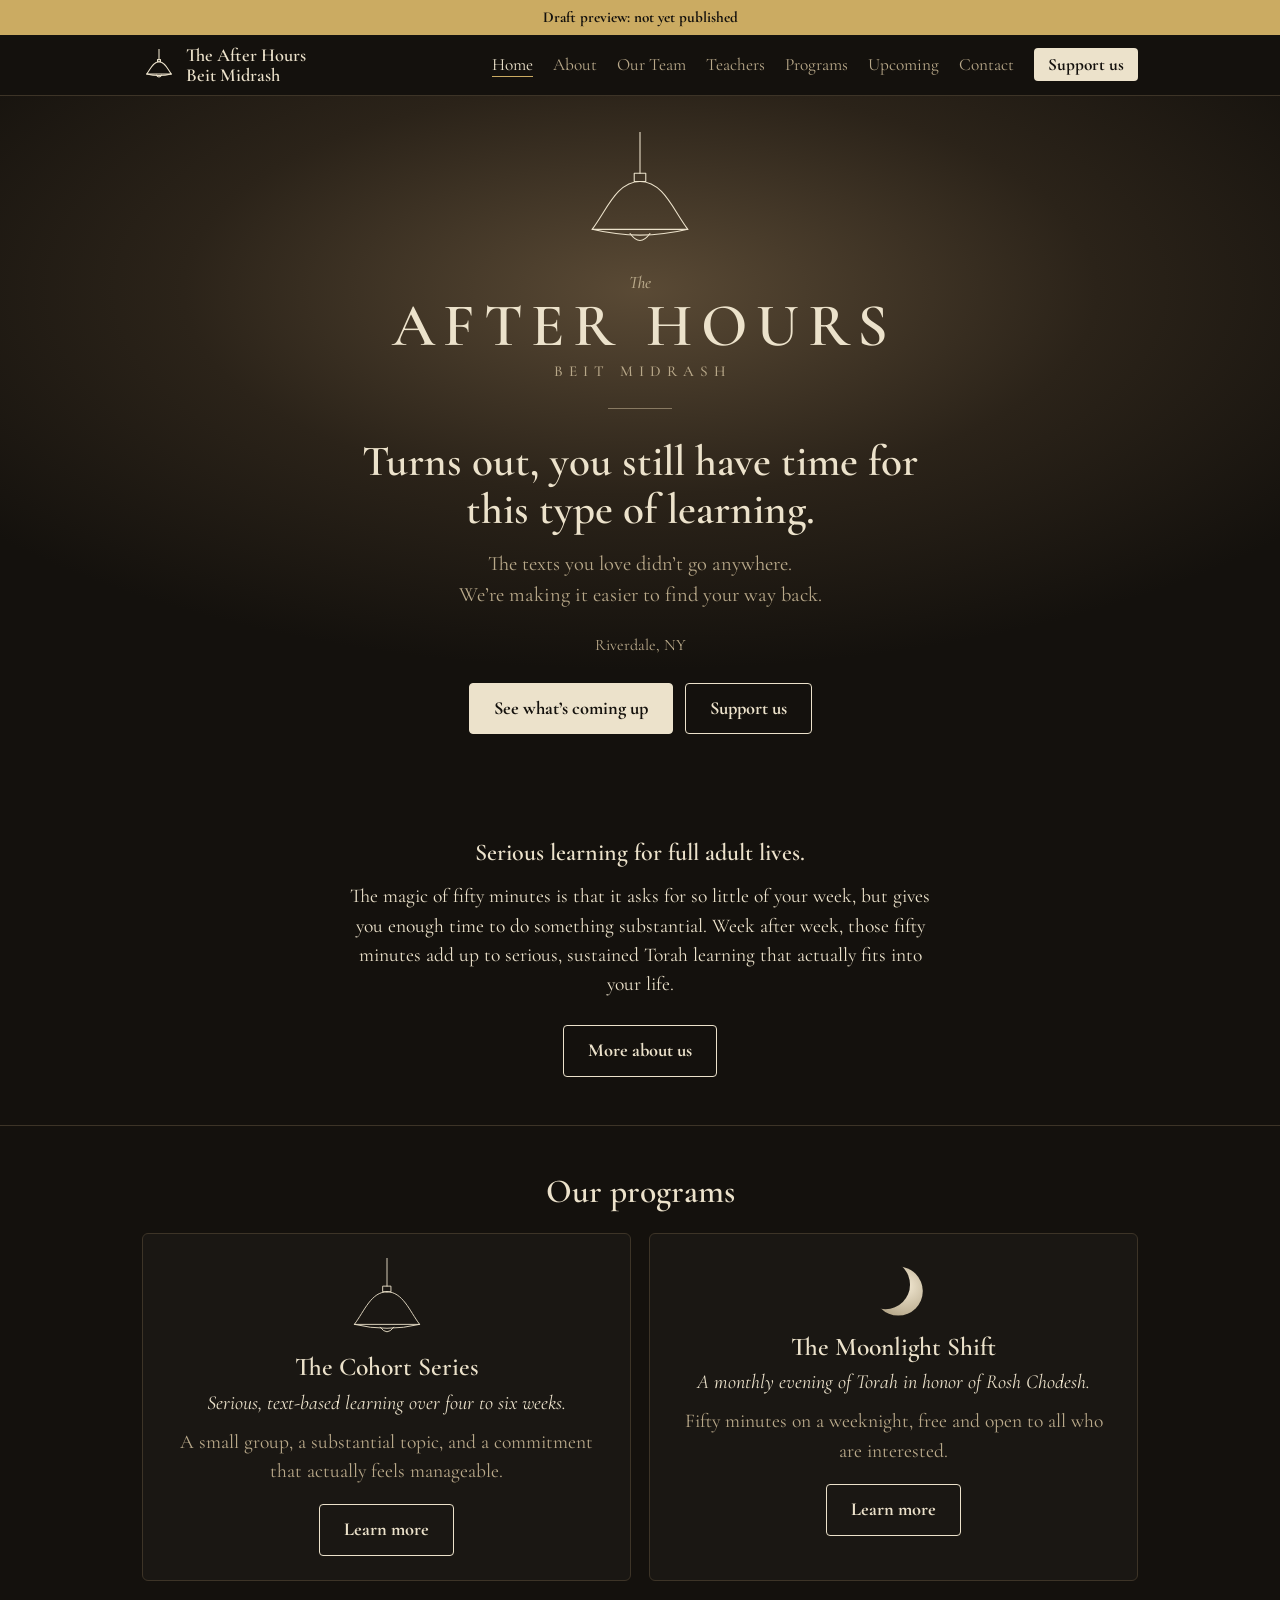
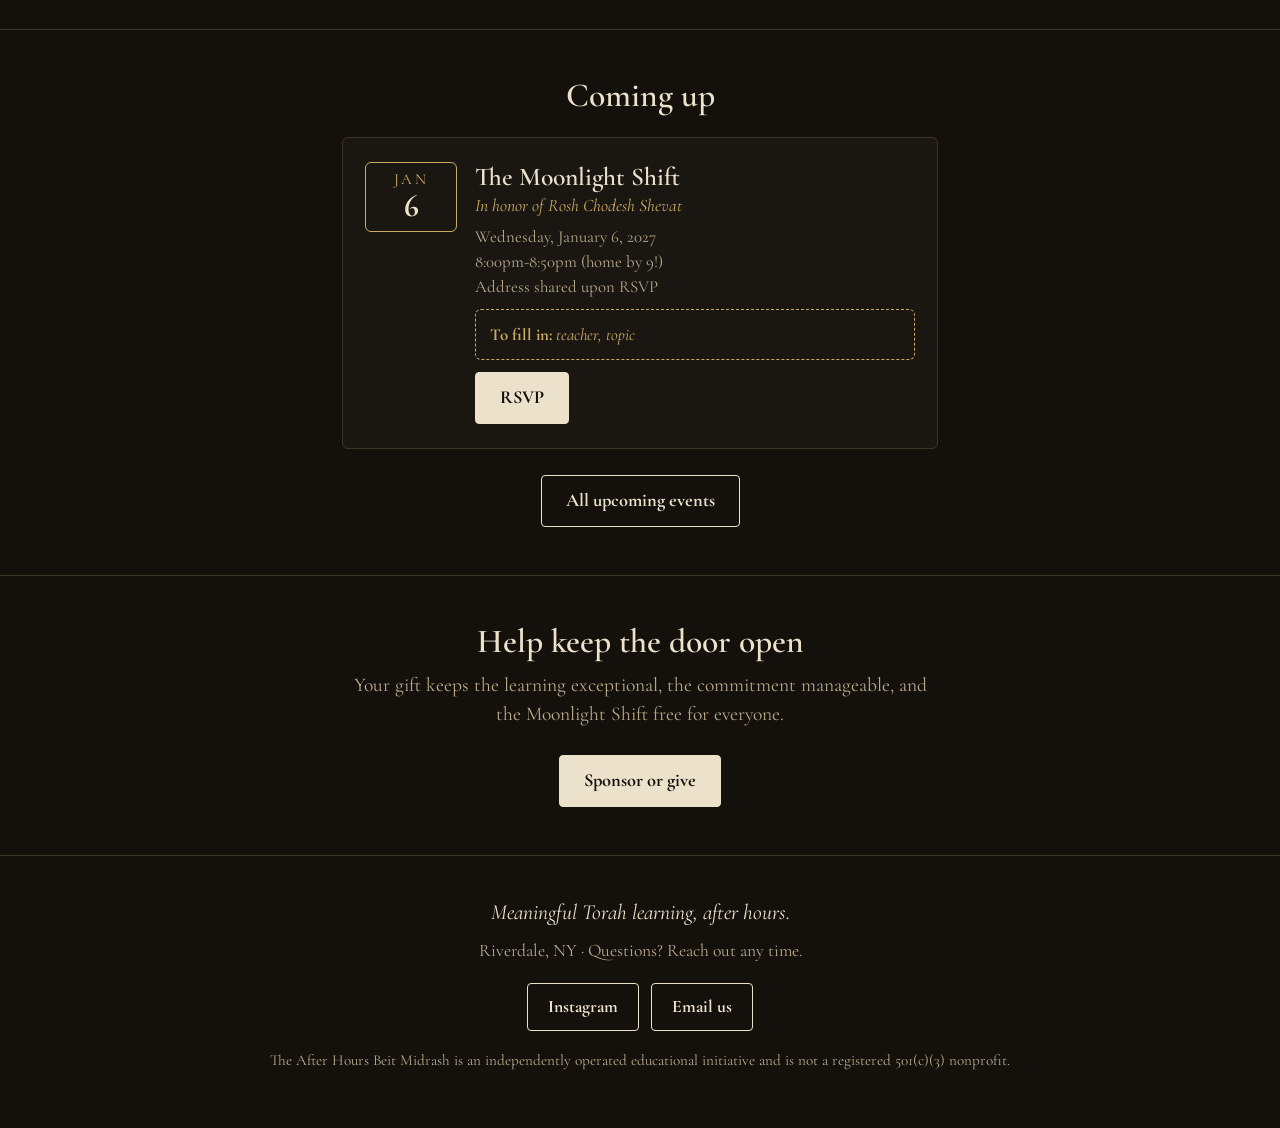
==== index.html @ d0767dc0 "Mention Rosh Chodesh on the Home, Support and Moonlight sponsorship pages Co-Authored-By: Claude Opu" ====
<!DOCTYPE html>
<html lang="en">
<head>
<meta charset="utf-8">
<meta name="viewport" content="width=device-width, initial-scale=1">
<meta name="color-scheme" content="dark">
<title>The After Hours Beit Midrash</title>
<meta name="description" content="Serious Torah learning for women in Riverdale, NY: the Cohort Series and the Moonlight Shift.">
<link rel="preconnect" href="https://fonts.googleapis.com">
<link rel="preconnect" href="https://fonts.gstatic.com" crossorigin>
<link href="https://fonts.googleapis.com/css2?family=Cormorant+Garamond:ital,wght@0,500;0,600;0,700;1,500&display=swap" rel="stylesheet">
<link rel="stylesheet" href="assets/site.css">
</head>
<body>
<div class="draft-banner">Draft preview: not yet published</div>
<nav class="nav" aria-label="Main">
  <div class="nav-inner">
    <a class="brand" href="index.html">
      <svg class="" viewBox="0 0 160 150" fill="none" stroke="currentColor" stroke-width="5" stroke-linecap="round" stroke-linejoin="round" aria-hidden="true">
      <line x1="80" y1="0" x2="80" y2="50"/>
      <path d="M73 50h14v10H73z"/>
      <path d="M80 60C52 60 40 94 22 118h116C120 94 108 60 80 60Z"/>
      <path d="M22 118Q80 132 138 118"/>
      <path d="M68 123Q80 140 92 123"/>
    </svg>
      <span>The After Hours<br>Beit Midrash</span>
    </a>
    <button class="menu-btn" type="button" aria-expanded="false" aria-controls="nav-links">Menu</button>
    <ul class="nav-links" id="nav-links">
      <li><a href="index.html" aria-current="page">Home</a></li>
      <li><a href="about/index.html">About</a></li>
      <li><a href="team/index.html">Our Team</a></li>
      <li><a href="teachers/index.html">Teachers</a></li>
      <li><a href="programs/index.html">Programs</a></li>
      <li><a href="events/index.html">Upcoming</a></li>
      <li><a href="contact/index.html">Contact</a></li>
      <li><a class="nav-cta" href="support/index.html">Support us</a></li>
    </ul>
  </div>
</nav>

<header class="hero">
  <div class="hero-inner">
    <svg class="lamp" viewBox="0 0 160 150" fill="none" stroke="currentColor" stroke-width="1.3" stroke-linecap="round" stroke-linejoin="round" role="img" aria-label="Hanging pendant lamp">
      <line x1="80" y1="0" x2="80" y2="50"/>
      <path d="M73 50h14v10H73z"/>
      <path d="M80 60C52 60 40 94 22 118h116C120 94 108 60 80 60Z"/>
      <path d="M22 118Q80 132 138 118"/>
      <path d="M68 123Q80 140 92 123"/>
    </svg>
    <div class="lockup">
      <span class="the">The</span>
      <span class="big">AFTER HOURS</span>
      <span class="small">BEIT MIDRASH</span>
    </div>
    <hr class="rule">
    <h1>Turns out, you still have time for this type of learning.</h1>
    <p class="lede">The texts you love didn’t go anywhere.<br>We’re making it easier to find your way back.</p>
    <p class="place">Riverdale, NY</p>
    <div class="btn-row">
      <a class="btn" href="events/index.html">See what’s coming up</a>
      <a class="btn ghost" href="support/index.html">Support us</a>
    </div>
  </div>
</header>

<main>
  <section class="block">
    <div class="narrow prose center">
      <p class="lead">Serious learning for full adult lives.</p>
      <p>The magic of fifty minutes is that it asks for so little of your week, but gives you enough time to do something substantial. Week after week, those fifty minutes add up to serious, sustained Torah learning that actually fits into your life.</p>
      <div class="btn-row"><a class="btn ghost" href="about/index.html">More about us</a></div>
    </div>
  </section>

  <section class="block">
    <div class="wrap">
      <h2 class="center">Our programs</h2>
      <div class="grid">
        <div class="card center">
          <svg class="minilamp card-icon" viewBox="0 0 160 150" fill="none" stroke="currentColor" stroke-width="1.6" stroke-linecap="round" stroke-linejoin="round" aria-hidden="true">
      <line x1="80" y1="0" x2="80" y2="50"/>
      <path d="M73 50h14v10H73z"/>
      <path d="M80 60C52 60 40 94 22 118h116C120 94 108 60 80 60Z"/>
      <path d="M22 118Q80 132 138 118"/>
      <path d="M68 123Q80 140 92 123"/>
    </svg>
          <h3>The Cohort Series</h3>
          <p class="kicker">Serious, text-based learning over four to six weeks.</p>
          <p class="muted">A small group, a substantial topic, and a commitment that actually feels manageable.</p>
          <a class="btn ghost" href="programs/index.html#cohort">Learn more</a>
        </div>
        <div class="card center">
          <svg class="moon card-icon" viewBox="0 0 120 120" aria-hidden="true">
      <defs>
        <radialGradient id="mg" cx="65%" cy="40%" r="80%"><stop offset="0" stop-color="#f3e9d3"/><stop offset="1" stop-color="#a99a7b"/></radialGradient>
        <mask id="mm"><rect width="120" height="120" fill="#fff"/><circle cx="44" cy="50" r="46" fill="#000"/></mask>
      </defs>
      <circle cx="68" cy="62" r="46" fill="url(#mg)" mask="url(#mm)"/>
    </svg>
          <h3>The Moonlight Shift</h3>
          <p class="kicker">A monthly evening of Torah in honor of Rosh Chodesh.</p>
          <p class="muted">Fifty minutes on a weeknight, free and open to all who are interested.</p>
          <a class="btn ghost" href="programs/index.html#moonlight">Learn more</a>
        </div>
      </div>
    </div>
  </section>

  <section class="block">
    <div class="narrow">
      <h2 class="center">Coming up</h2>
      <div class="events-list" id="next-event"></div>
      <script src="assets/events.js"></script>
      <div class="btn-row"><a class="btn ghost" href="events/index.html">All upcoming events</a></div>
    </div>
  </section>

  <section class="block">
    <div class="narrow prose center">
      <h2>Help keep the door open</h2>
      <p class="muted">Your gift keeps the learning exceptional, the commitment manageable, and the Moonlight Shift free for everyone.</p>
      <div class="btn-row"><a class="btn" href="support/index.html">Sponsor or give</a></div>
    </div>
  </section>
</main>

<footer>
  <p class="tag">Meaningful Torah learning, after hours.</p>
  <p>Riverdale, NY · Questions? Reach out any time.</p>
  <div class="reach">
    <a href="https://www.instagram.com/theafterhoursbeitmidrash/" target="_blank" rel="noopener">Instagram</a>
    <a href="mailto:theafterhoursbeitmidrash@gmail.com">Email us</a>
  </div>
  <p class="small">The After Hours Beit Midrash is an independently operated educational initiative and is not a registered 501(c)(3) nonprofit.</p>
</footer>

<script>
var nav = document.querySelector(".nav"), btn = document.querySelector(".menu-btn");
btn.addEventListener("click", function () {
  var open = nav.classList.toggle("open");
  btn.setAttribute("aria-expanded", open ? "true" : "false");
});
</script>
</body>
</html>
---- assets/site.css ----
:root {
  --bg: #14110d;
  --glow: #5a4a35;
  --glow-mid: #2b2319;
  --cream: #ece2cb;
  --sand: #b9a98a;
  --line: #3d3427;
  --brass: #cbab62;
  --card: rgba(255, 245, 220, 0.025);
  color-scheme: dark;
}
*, *::before, *::after { box-sizing: border-box; }
html { background: var(--bg); scroll-behavior: smooth; }
body {
  margin: 0;
  background: var(--bg);
  color: var(--cream);
  font-family: "Cormorant Garamond", Georgia, "Times New Roman", serif;
  font-size: 1.22rem;
  line-height: 1.5;
}
h1, h2, h3, p { margin: 0; }
a { color: var(--cream); }
a:focus-visible, button:focus-visible { outline: 2px solid var(--brass); outline-offset: 3px; }
img { max-width: 100%; display: block; }
[hidden] { display: none !important; }

/* ---------- Draft notice (removed at launch) ---------- */
.draft-banner { background: var(--brass); color: var(--bg); text-align: center; font-size: 0.95rem; font-weight: 700; padding: 6px 16px; }

/* ---------- Top menu ---------- */
.nav { border-bottom: 1px solid var(--line); background: var(--bg); position: sticky; top: 0; z-index: 10; }
.nav-inner { max-width: 1040px; margin: 0 auto; padding: 10px 22px; display: flex; align-items: center; justify-content: space-between; gap: 16px; }
.brand { display: flex; align-items: center; gap: 10px; text-decoration: none; color: var(--cream); font-weight: 600; font-size: 1.15rem; line-height: 1.1; }
.brand svg { width: 34px; height: auto; color: var(--cream); flex: none; }
.nav-links { display: flex; align-items: center; gap: 4px 20px; flex-wrap: wrap; list-style: none; margin: 0; padding: 0; }
.nav-links a { text-decoration: none; color: var(--sand); font-size: 1.08rem; }
.nav-links a:hover, .nav-links a[aria-current="page"] { color: var(--cream); }
.nav-links a[aria-current="page"] { text-decoration: underline; text-underline-offset: 6px; text-decoration-color: var(--brass); }
.nav-links .nav-cta { color: var(--bg); background: var(--cream); border-radius: 4px; padding: 6px 14px; font-weight: 700; }
.nav-links .nav-cta:hover { color: var(--bg); }
.menu-btn { display: none; font: inherit; font-weight: 700; color: var(--cream); background: transparent; border: 1px solid var(--line); border-radius: 4px; padding: 6px 14px; cursor: pointer; }
@media (max-width: 860px) {
  .menu-btn { display: inline-block; }
  .nav-links { display: none; position: absolute; left: 0; right: 0; top: 100%; background: var(--bg); border-bottom: 1px solid var(--line); flex-direction: column; align-items: flex-start; padding: 8px 22px 18px; gap: 12px; }
  .nav.open .nav-links { display: flex; }
}

/* ---------- Page header ---------- */
.hero { text-align: center; background: radial-gradient(ellipse 85% 70% at 50% 28%, var(--glow) 0%, var(--glow-mid) 42%, var(--bg) 78%); padding: 36px 22px 56px; }
.hero-inner { max-width: 620px; margin: 0 auto; }
.lamp { width: 132px; height: auto; display: block; margin: 0 auto 6px; color: var(--cream); }
.lockup { font-weight: 500; line-height: 1; margin-top: 18px; }
.lockup .the { display: block; font-style: italic; font-size: 1.1rem; color: var(--sand); margin-bottom: 4px; }
.lockup .big { display: block; font-size: clamp(2.6rem, 13vw, 3.8rem); font-weight: 600; letter-spacing: 0.14em; text-indent: 0.14em; }
.lockup .small { display: block; font-size: 0.95rem; letter-spacing: 0.4em; text-indent: 0.4em; color: var(--sand); margin-top: 8px; }
.rule { width: 64px; height: 1px; background: var(--sand); opacity: 0.6; margin: 28px auto; border: 0; }
.hero h1 { font-size: clamp(1.9rem, 8vw, 2.7rem); font-weight: 600; line-height: 1.12; max-width: 15em; margin: 0 auto; }
.lede { color: var(--sand); margin-top: 16px; font-size: 1.28rem; }
.place { color: var(--sand); font-size: 1rem; margin-top: 22px; }
.page-hero { padding: 48px 22px 40px; }
.page-hero .eyebrow { font-style: italic; color: var(--sand); }

/* ---------- Buttons ---------- */
.btn { display: inline-flex; align-items: center; justify-content: center; font: inherit; font-weight: 700; font-size: 1.15rem; text-decoration: none; background: var(--cream); color: var(--bg); border: 1px solid var(--cream); border-radius: 4px; padding: 11px 24px; min-height: 48px; }
.btn.ghost { background: transparent; color: var(--cream); }
.btn-row { display: flex; flex-wrap: wrap; gap: 12px; justify-content: center; margin-top: 26px; }

/* ---------- Content ---------- */
main { display: block; }
.wrap { max-width: 1040px; margin: 0 auto; padding: 0 22px; }
.narrow { max-width: 640px; margin: 0 auto; padding: 0 22px; }
section.block { padding: 48px 0; }
section.block + section.block { border-top: 1px solid var(--line); }
h2 { font-size: 2.1rem; font-weight: 600; line-height: 1.1; margin-bottom: 10px; }
h3 { font-size: 1.6rem; font-weight: 600; line-height: 1.15; }
.center { text-align: center; }
.sub { color: var(--sand); }
.prose p + p { margin-top: 14px; }
.prose .lead { font-size: 1.5rem; font-weight: 600; line-height: 1.25; }
.kicker { font-style: italic; font-size: 1.25rem; }
.muted { color: var(--sand); }

.grid { display: grid; gap: 18px; grid-template-columns: repeat(auto-fit, minmax(260px, 1fr)); margin-top: 22px; }
.card { border: 1px solid var(--line); border-radius: 6px; padding: 24px 22px; background: var(--card); }
.card .kicker { margin: 6px 0 10px; }
.card p + p { margin-top: 10px; }
.card .btn { margin-top: 18px; }
.card-icon { display: block; margin: 0 auto 10px; }
.minilamp { width: 90px; height: auto; color: var(--cream); }
.moon { width: 64px; height: 64px; }

.facts { list-style: none; padding: 0; margin: 14px 0 0; }
.facts li { padding: 6px 0; border-top: 1px solid var(--line); color: var(--sand); }
.facts li strong { color: var(--cream); font-weight: 700; }

/* People */
.person { display: flex; flex-direction: column; align-items: center; text-align: center; }
.photo { width: 140px; height: 140px; border-radius: 50%; object-fit: cover; border: 1px solid var(--line); background: var(--glow-mid); display: flex; align-items: center; justify-content: center; font-size: 2.4rem; font-weight: 600; color: var(--sand); margin-bottom: 14px; }
.person .role { font-style: italic; color: var(--sand); margin: 2px 0 10px; }
.person p { text-align: left; }

/* Events */
.event { display: grid; grid-template-columns: 92px 1fr; gap: 18px; align-items: start; }
.date-badge { border: 1px solid var(--brass); border-radius: 6px; text-align: center; padding: 8px 4px; line-height: 1.1; }
.date-badge .mon { display: block; font-size: 0.95rem; letter-spacing: 0.15em; color: var(--brass); }
.date-badge .day { display: block; font-size: 2rem; font-weight: 700; }
.event .meta { color: var(--sand); font-size: 1.05rem; margin-top: 4px; }
.event .btn { margin-top: 12px; }
.events-list { display: grid; gap: 18px; margin-top: 22px; }

/* Draft placeholders: anything still waiting for content */
.todo { border: 1px dashed var(--brass); border-radius: 6px; padding: 12px 14px; color: var(--brass); font-style: italic; font-size: 1.05rem; }
.todo::before { content: "To fill in: "; font-weight: 700; font-style: normal; }
p.todo + p, .todo + .todo { margin-top: 10px; }

/* ---------- Footer ---------- */
footer { border-top: 1px solid var(--line); text-align: center; color: var(--sand); font-size: 1.1rem; padding: 40px 22px 56px; }
footer .tag { font-style: italic; color: var(--cream); font-size: 1.35rem; margin-bottom: 10px; }
.reach { display: flex; flex-wrap: wrap; gap: 12px; justify-content: center; margin-top: 18px; }
.reach a { display: inline-flex; align-items: center; justify-content: center; font-weight: 700; text-decoration: none; border: 1px solid var(--cream); border-radius: 4px; padding: 10px 20px; min-height: 46px; }
footer .small { font-size: 0.95rem; margin-top: 18px; }

/* Our story */
.story p { text-wrap: pretty; }
.story .pull { font-size: 1.5rem; font-style: italic; text-align: center; line-height: 1.3; margin: 30px auto; max-width: 26em; }
.story .closing-line { font-size: 1.75rem; font-style: normal; font-weight: 600; margin-top: 36px; }
.signoff { margin-top: 28px; text-align: center; }
.signoff .names { display: block; font-size: 1.6rem; font-style: italic; }
.signoff .title { display: block; color: var(--sand); font-size: 1.05rem; letter-spacing: 0.04em; }

/* RSVP form inside an event card */
.rsvp { grid-column: 1 / -1; border-top: 1px solid var(--line); padding-top: 18px; margin-top: 4px; }
.rsvp form { display: grid; gap: 16px; }
.rsvp .field { border: 0; padding: 0; margin: 0; min-width: 0; }
.rsvp .q { display: block; font-weight: 600; font-size: 1.12rem; line-height: 1.35; margin-bottom: 6px; padding: 0; }
.rsvp .req { color: var(--brass); }
.rsvp input[type=text], .rsvp input[type=email], .rsvp textarea {
  width: 100%; font: inherit; font-size: 1.1rem; color: var(--cream); background: #1d1913;
  border: 1px solid var(--line); border-radius: 4px; padding: 10px 12px; min-height: 46px;
}
.rsvp textarea { min-height: 96px; resize: vertical; }
.rsvp input:focus, .rsvp textarea:focus { outline: 2px solid var(--brass); outline-offset: 1px; border-color: var(--brass); }
.rsvp .choice { display: inline-flex; align-items: center; gap: 8px; margin-right: 22px; cursor: pointer; }
.rsvp .choice input { width: 20px; height: 20px; accent-color: var(--brass); }
.rsvp .btn { justify-self: start; margin-top: 0; }
.rsvp .err { color: #e8a28a; font-size: 1.05rem; }
.rsvp .err:empty { display: none; }
.rsvp .thanks { font-size: 1.25rem; font-style: italic; }
.btn:disabled { opacity: 0.7; cursor: default; }
button.btn { cursor: pointer; }
.event .honor { font-style: italic; color: var(--brass); font-size: 1.1rem; margin-top: 2px; }
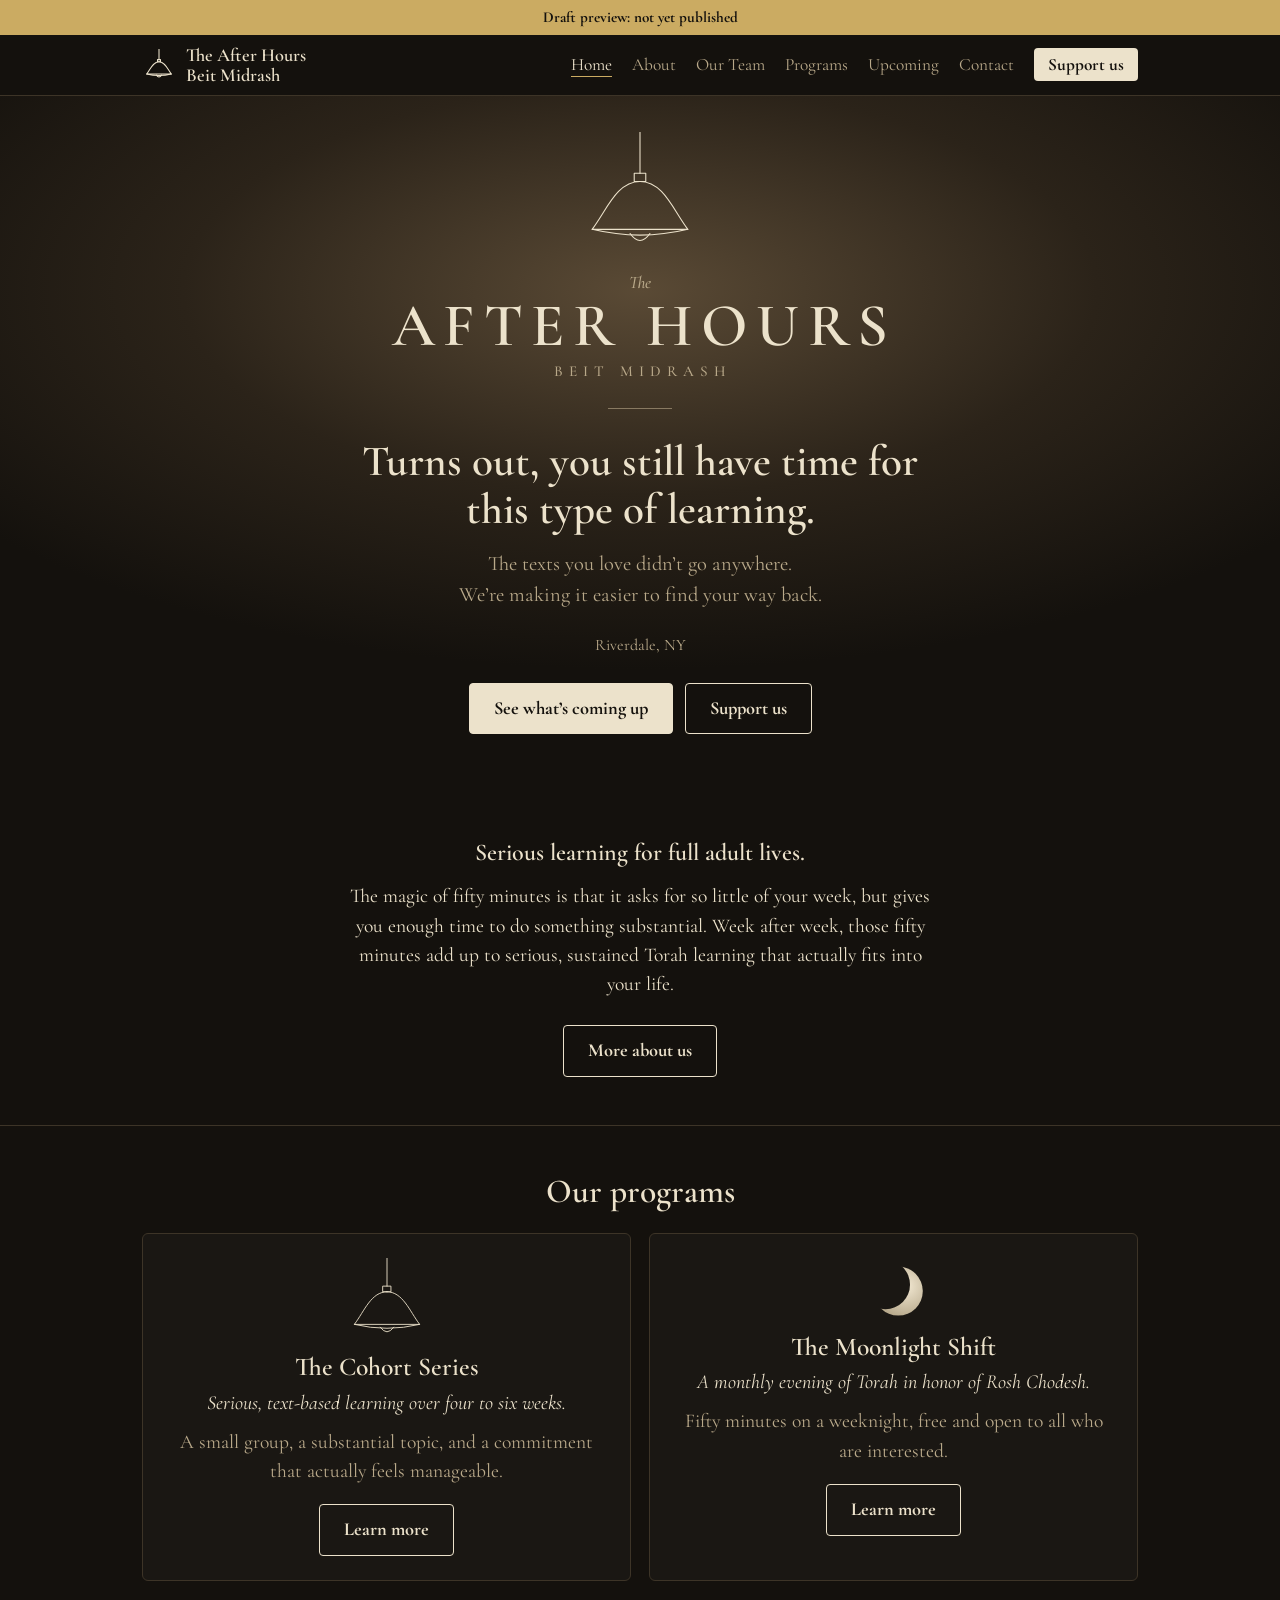
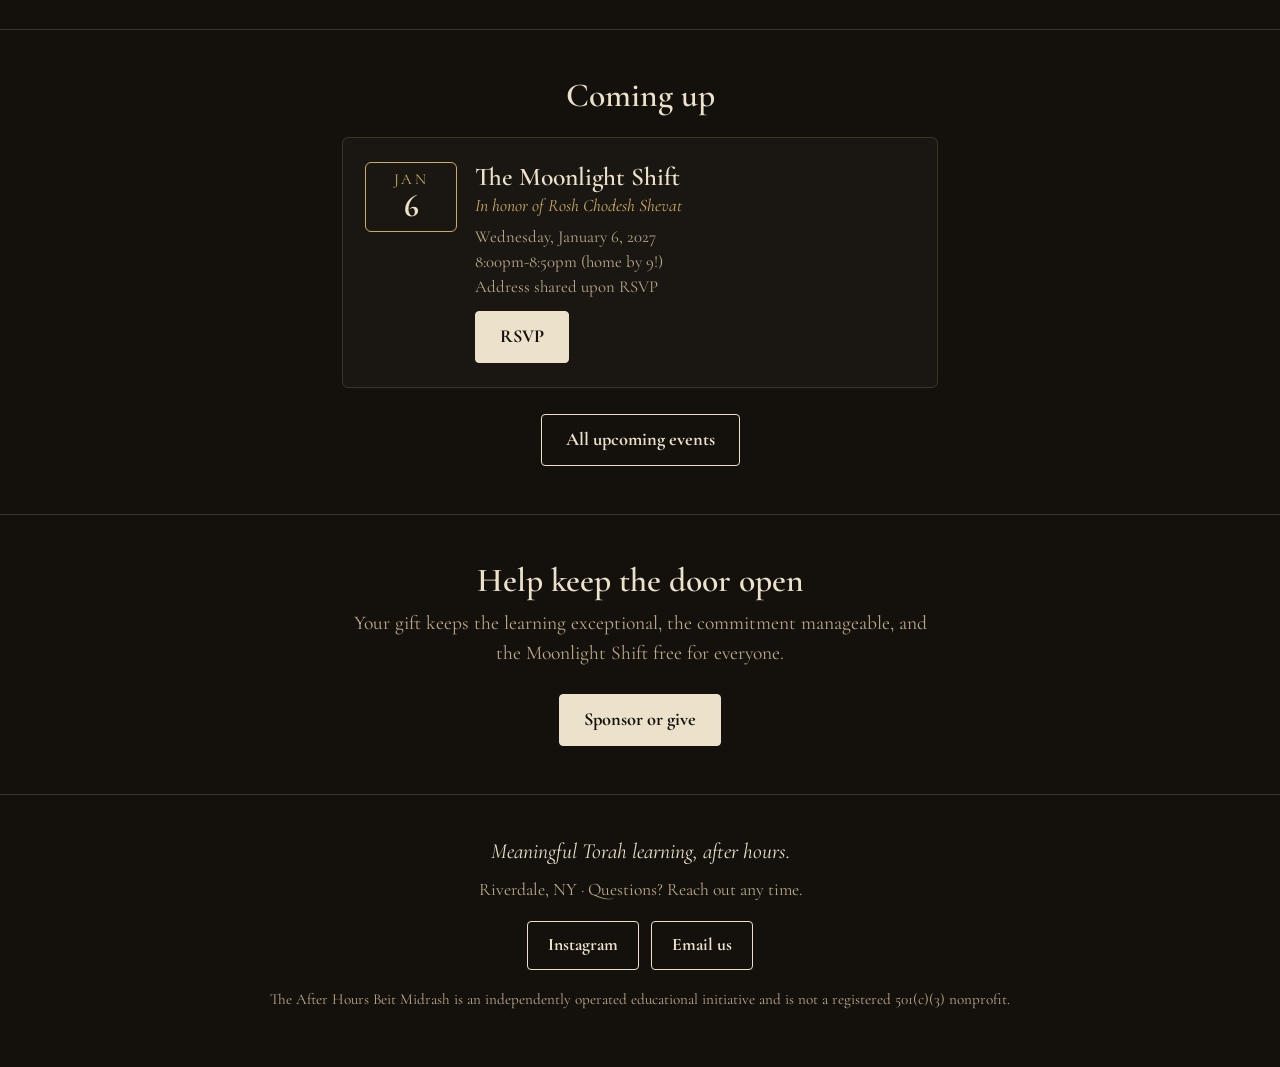
==== commit c3fbc74d: "Leave off details that aren't ready yet Remove every 'To fill in' placeholder, hide the Teachers pag" ====
--- a/index.html
+++ b/index.html
@@ -30,7 +30,6 @@
       <li><a href="index.html" aria-current="page">Home</a></li>
       <li><a href="about/index.html">About</a></li>
       <li><a href="team/index.html">Our Team</a></li>
-      <li><a href="teachers/index.html">Teachers</a></li>
       <li><a href="programs/index.html">Programs</a></li>
       <li><a href="events/index.html">Upcoming</a></li>
       <li><a href="contact/index.html">Contact</a></li>
--- a/assets/site.css
+++ b/assets/site.css
@@ -150,3 +150,4 @@
 .btn:disabled { opacity: 0.7; cursor: default; }
 button.btn { cursor: pointer; }
 .event .honor { font-style: italic; color: var(--brass); font-size: 1.1rem; margin-top: 2px; }
+.card.person { align-self: start; }
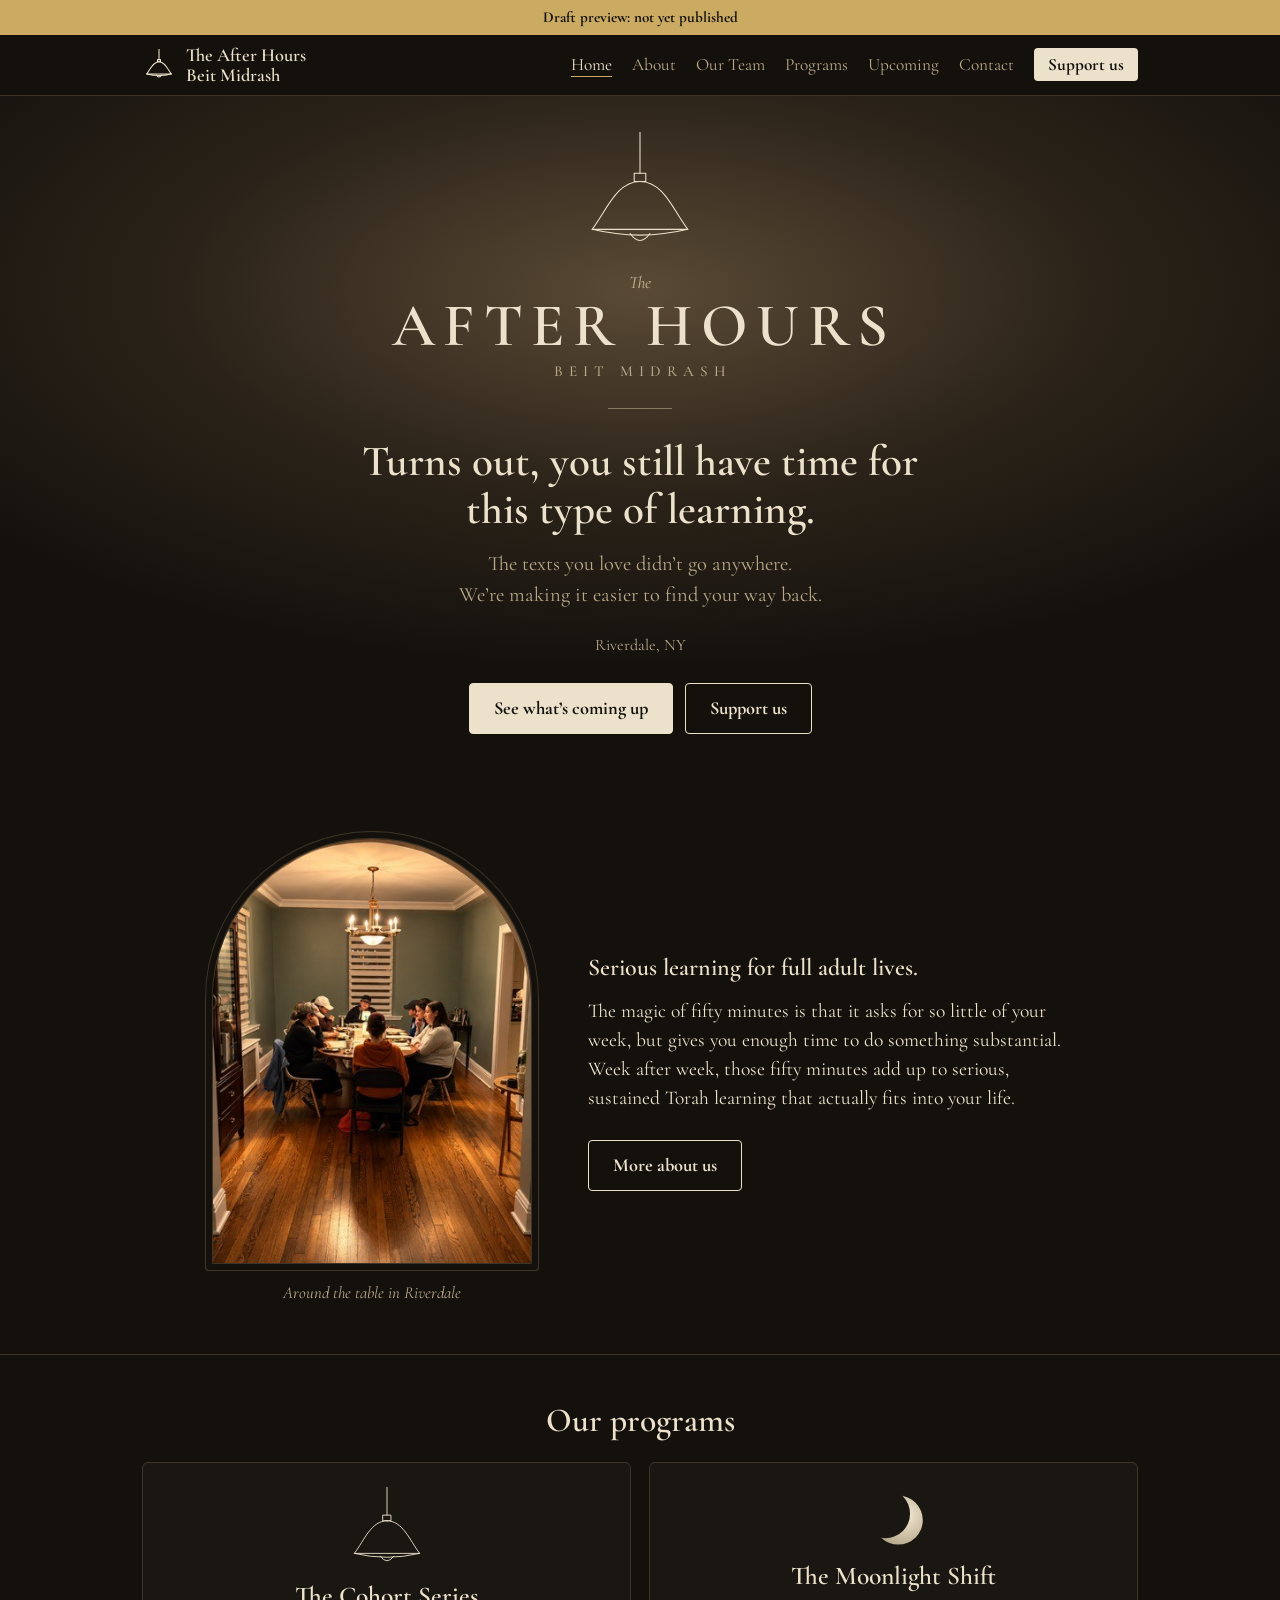
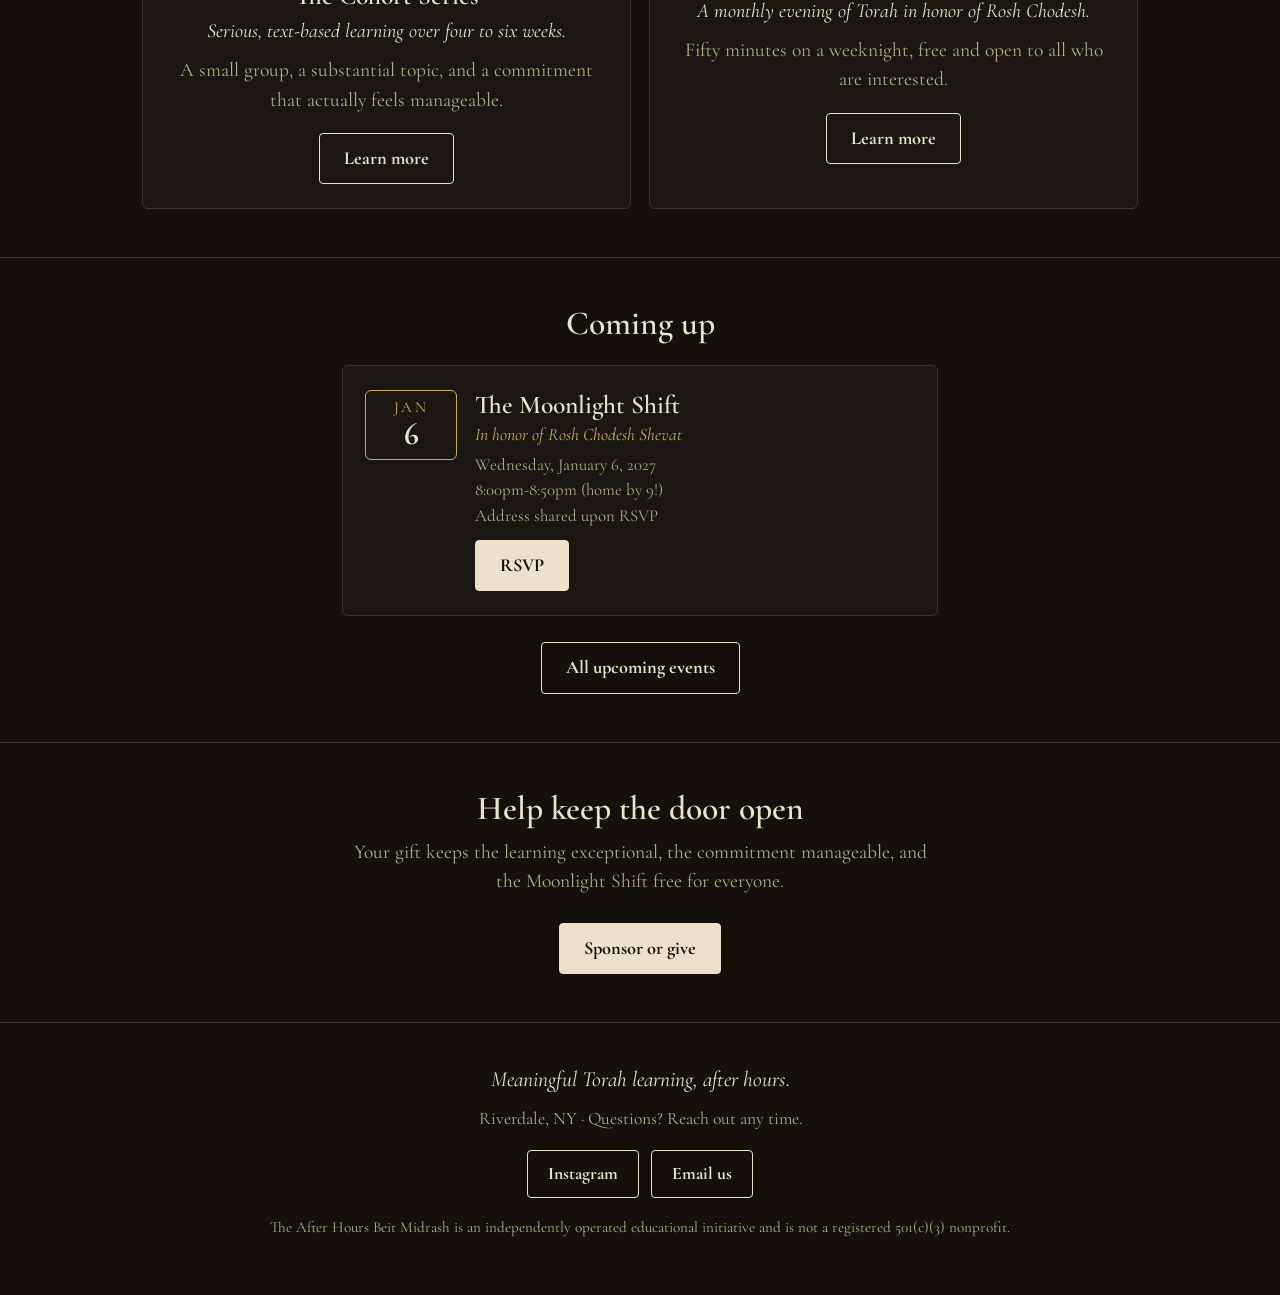
==== commit 477815f6: "Add an arched 'around the table' photo to the home page intro Co-Authored-By: Claude Opus 5.5 <norep" ====
--- a/index.html
+++ b/index.html
@@ -65,10 +65,16 @@
 
 <main>
   <section class="block">
-    <div class="narrow prose center">
-      <p class="lead">Serious learning for full adult lives.</p>
-      <p>The magic of fifty minutes is that it asks for so little of your week, but gives you enough time to do something substantial. Week after week, those fifty minutes add up to serious, sustained Torah learning that actually fits into your life.</p>
-      <div class="btn-row"><a class="btn ghost" href="about/index.html">More about us</a></div>
+    <div class="wrap intro-split">
+      <figure class="arch-photo">
+        <img src="assets/img/around-the-table.jpg" width="360" height="480" alt="Women learning together around a dining room table under a chandelier, seen through an arched doorway.">
+        <figcaption>Around the table in Riverdale</figcaption>
+      </figure>
+      <div class="prose">
+        <p class="lead">Serious learning for full adult lives.</p>
+        <p>The magic of fifty minutes is that it asks for so little of your week, but gives you enough time to do something substantial. Week after week, those fifty minutes add up to serious, sustained Torah learning that actually fits into your life.</p>
+        <div class="btn-row"><a class="btn ghost" href="about/index.html">More about us</a></div>
+      </div>
     </div>
   </section>
 
--- a/assets/site.css
+++ b/assets/site.css
@@ -151,3 +151,17 @@
 button.btn { cursor: pointer; }
 .event .honor { font-style: italic; color: var(--brass); font-size: 1.1rem; margin-top: 2px; }
 .card.person { align-self: start; }
+.story-photo { margin: 8px auto 32px; max-width: 520px; }
+.story-photo img { width: 100%; height: auto; border-radius: 6px; border: 1px solid var(--line); }
+
+/* Home intro: arched photo beside the text */
+.intro-split { display: grid; grid-template-columns: minmax(0, 320px) minmax(0, 1fr); gap: 56px; align-items: center; max-width: 900px; }
+.intro-split .btn-row { justify-content: flex-start; }
+.arch-photo { margin: 0; text-align: center; }
+.arch-photo img { width: 100%; height: auto; border-radius: 999px 999px 6px 6px; border: 1px solid var(--line); box-shadow: 0 0 0 6px var(--bg), 0 0 0 7px var(--line); }
+.arch-photo figcaption { margin-top: 16px; font-style: italic; color: var(--sand); font-size: 1.05rem; }
+@media (max-width: 760px) {
+  .intro-split { grid-template-columns: minmax(0, 1fr); gap: 32px; text-align: center; }
+  .intro-split .btn-row { justify-content: center; }
+  .arch-photo { max-width: 280px; margin: 0 auto; }
+}
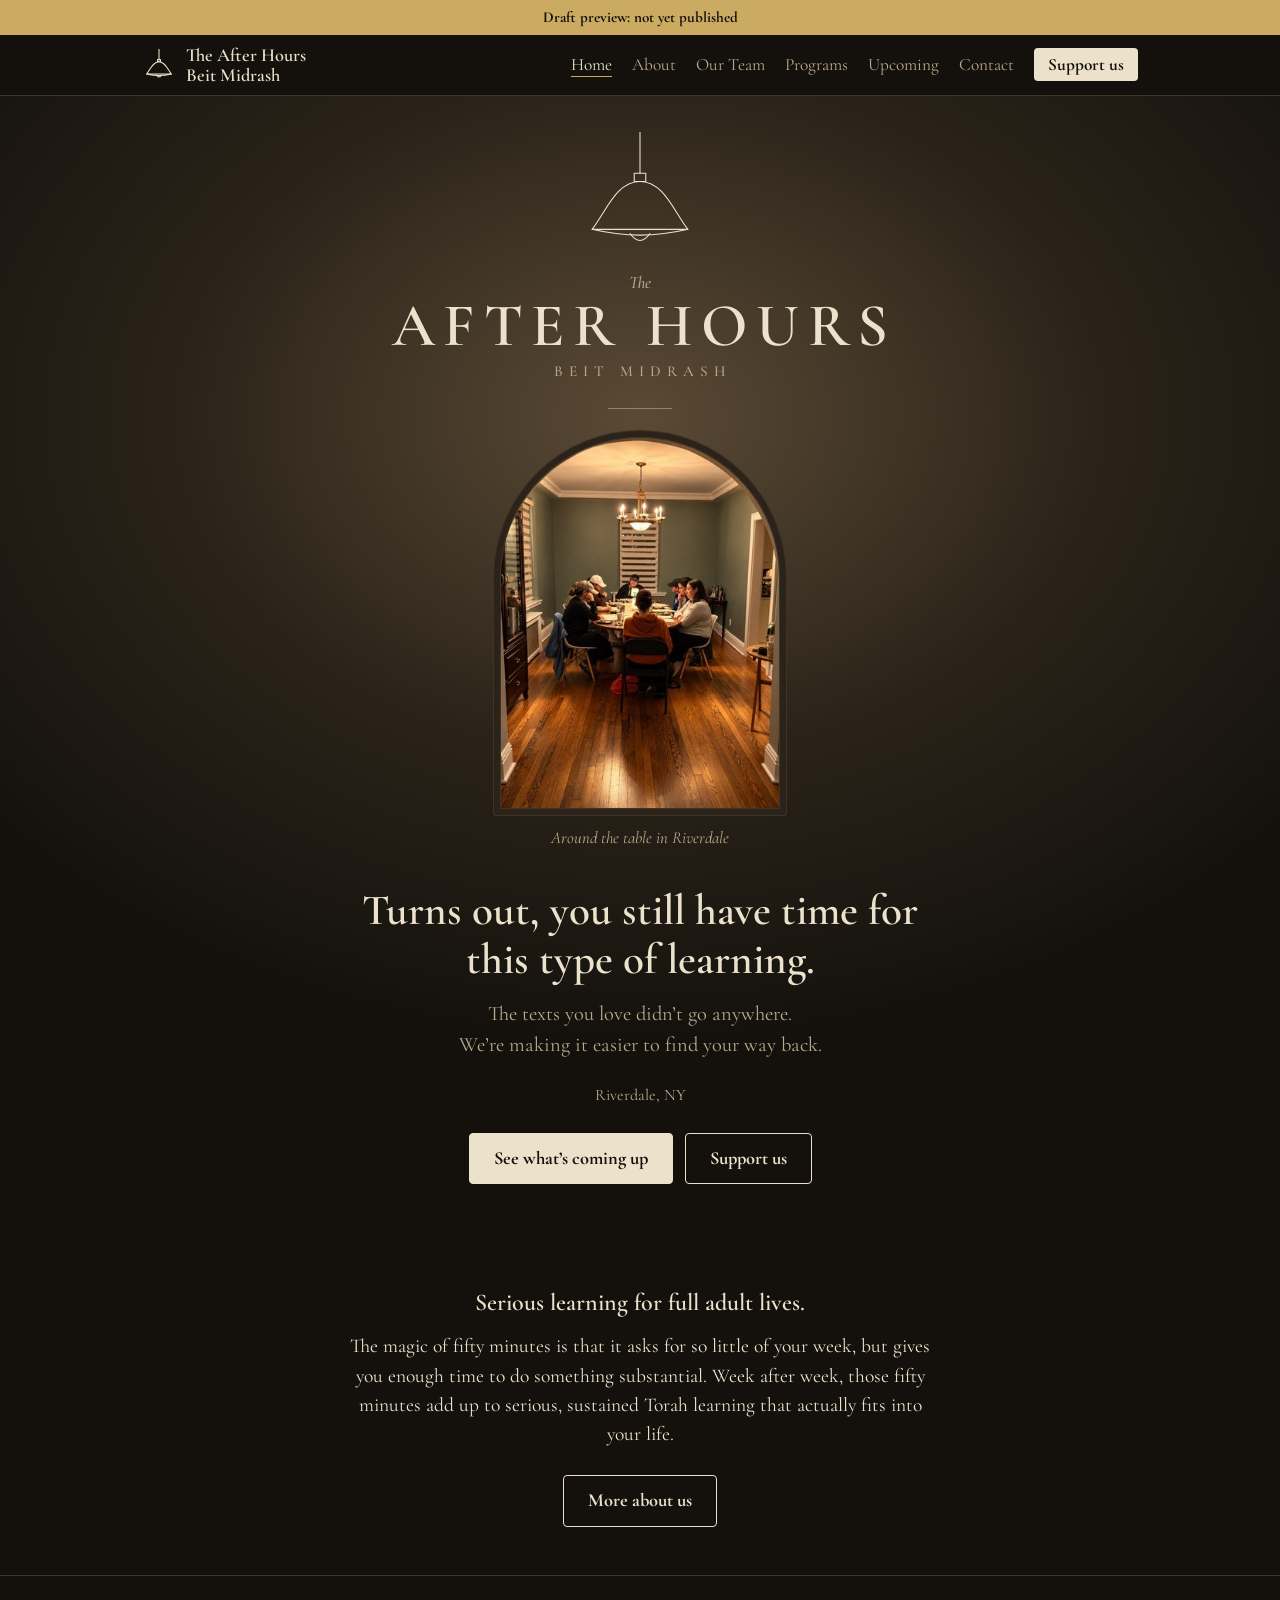
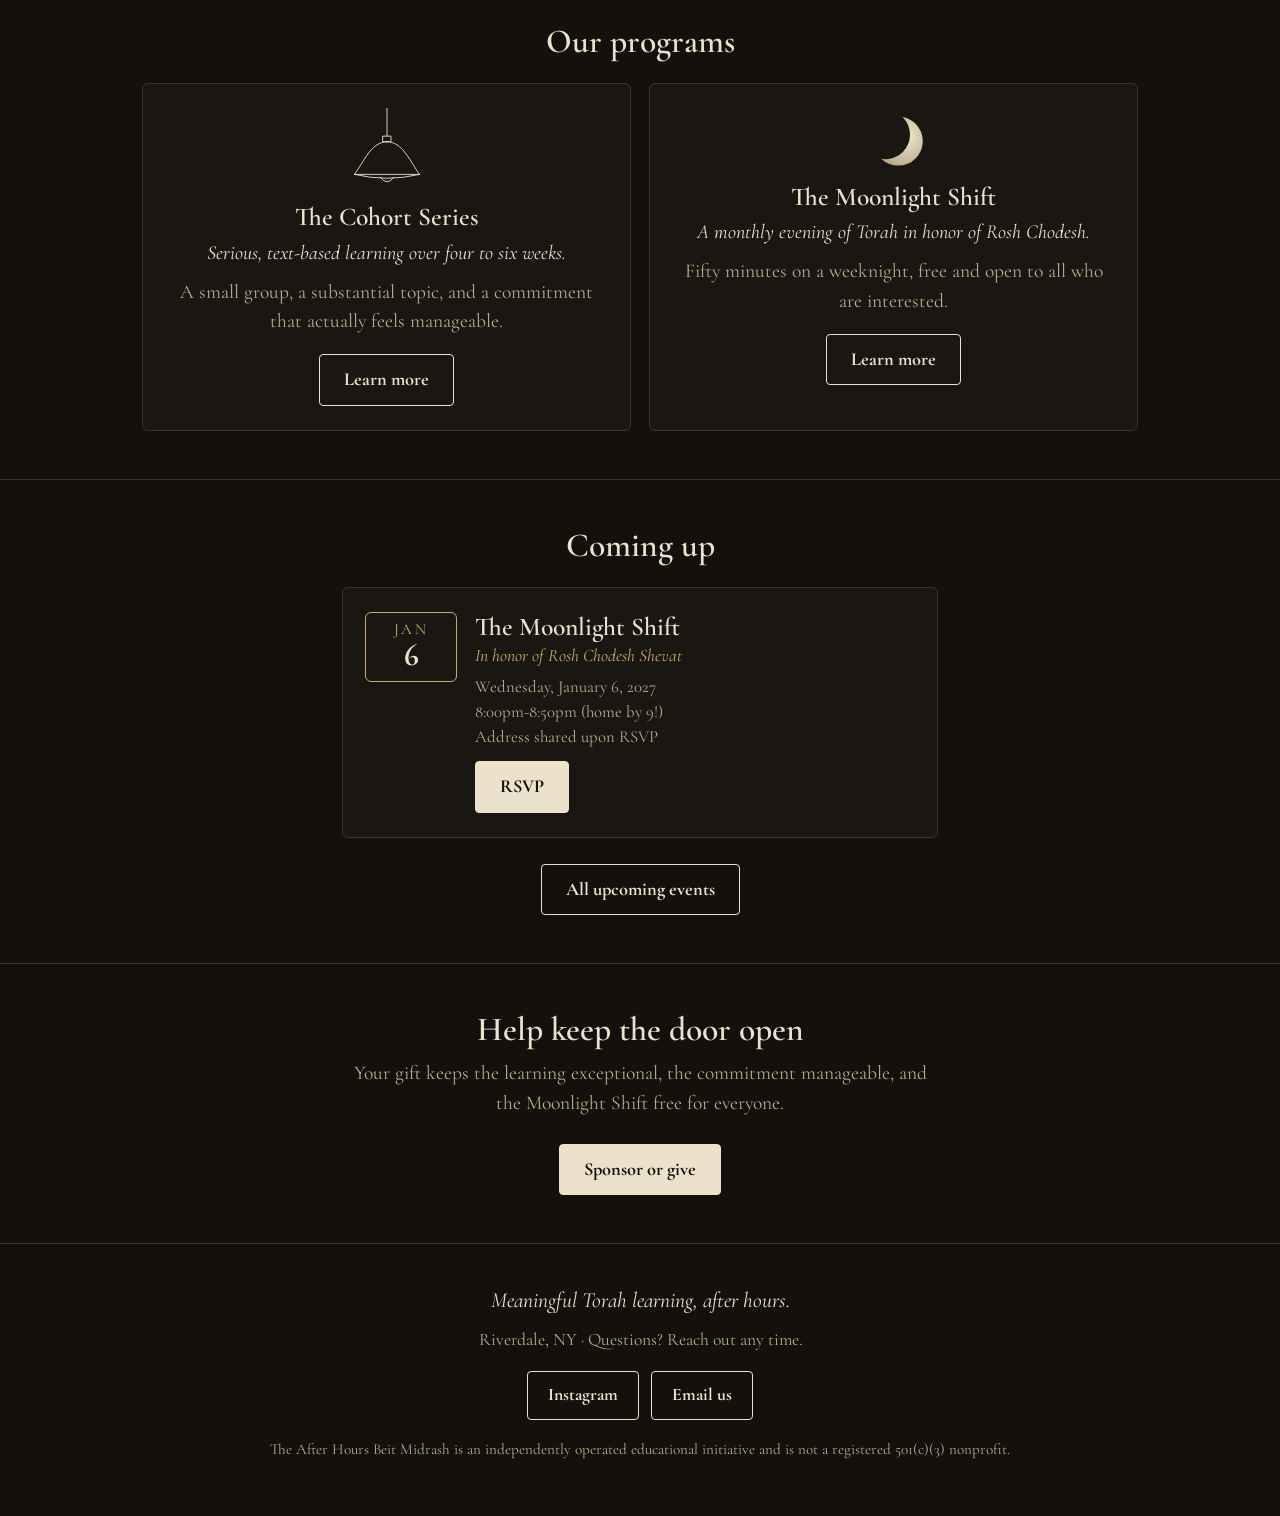
==== commit 071d1527: "Move the 'around the table' photo into the home page opening Co-Authored-By: Claude Opus 5.5 <norepl" ====
--- a/index.html
+++ b/index.html
@@ -53,6 +53,10 @@
       <span class="small">BEIT MIDRASH</span>
     </div>
     <hr class="rule">
+    <figure class="arch-photo">
+      <img src="assets/img/around-the-table.jpg" width="360" height="480" alt="Women learning together around a dining room table under a chandelier, seen through an arched doorway.">
+      <figcaption>Around the table in Riverdale</figcaption>
+    </figure>
     <h1>Turns out, you still have time for this type of learning.</h1>
     <p class="lede">The texts you love didn’t go anywhere.<br>We’re making it easier to find your way back.</p>
     <p class="place">Riverdale, NY</p>
@@ -65,16 +69,10 @@
 
 <main>
   <section class="block">
-    <div class="wrap intro-split">
-      <figure class="arch-photo">
-        <img src="assets/img/around-the-table.jpg" width="360" height="480" alt="Women learning together around a dining room table under a chandelier, seen through an arched doorway.">
-        <figcaption>Around the table in Riverdale</figcaption>
-      </figure>
-      <div class="prose">
-        <p class="lead">Serious learning for full adult lives.</p>
-        <p>The magic of fifty minutes is that it asks for so little of your week, but gives you enough time to do something substantial. Week after week, those fifty minutes add up to serious, sustained Torah learning that actually fits into your life.</p>
-        <div class="btn-row"><a class="btn ghost" href="about/index.html">More about us</a></div>
-      </div>
+    <div class="narrow prose center">
+      <p class="lead">Serious learning for full adult lives.</p>
+      <p>The magic of fifty minutes is that it asks for so little of your week, but gives you enough time to do something substantial. Week after week, those fifty minutes add up to serious, sustained Torah learning that actually fits into your life.</p>
+      <div class="btn-row"><a class="btn ghost" href="about/index.html">More about us</a></div>
     </div>
   </section>
 
--- a/assets/site.css
+++ b/assets/site.css
@@ -154,14 +154,7 @@
 .story-photo { margin: 8px auto 32px; max-width: 520px; }
 .story-photo img { width: 100%; height: auto; border-radius: 6px; border: 1px solid var(--line); }
 
-/* Home intro: arched photo beside the text */
-.intro-split { display: grid; grid-template-columns: minmax(0, 320px) minmax(0, 1fr); gap: 56px; align-items: center; max-width: 900px; }
-.intro-split .btn-row { justify-content: flex-start; }
-.arch-photo { margin: 0; text-align: center; }
-.arch-photo img { width: 100%; height: auto; border-radius: 999px 999px 6px 6px; border: 1px solid var(--line); box-shadow: 0 0 0 6px var(--bg), 0 0 0 7px var(--line); }
+/* Home: arched photo in the opening section */
+.arch-photo { margin: 0 auto 36px; max-width: 280px; text-align: center; }
+.arch-photo img { width: 100%; height: auto; border-radius: 999px 999px 6px 6px; border: 1px solid var(--line); box-shadow: 0 0 0 6px var(--glow-mid), 0 0 0 7px var(--line); }
 .arch-photo figcaption { margin-top: 16px; font-style: italic; color: var(--sand); font-size: 1.05rem; }
-@media (max-width: 760px) {
-  .intro-split { grid-template-columns: minmax(0, 1fr); gap: 32px; text-align: center; }
-  .intro-split .btn-row { justify-content: center; }
-  .arch-photo { max-width: 280px; margin: 0 auto; }
-}
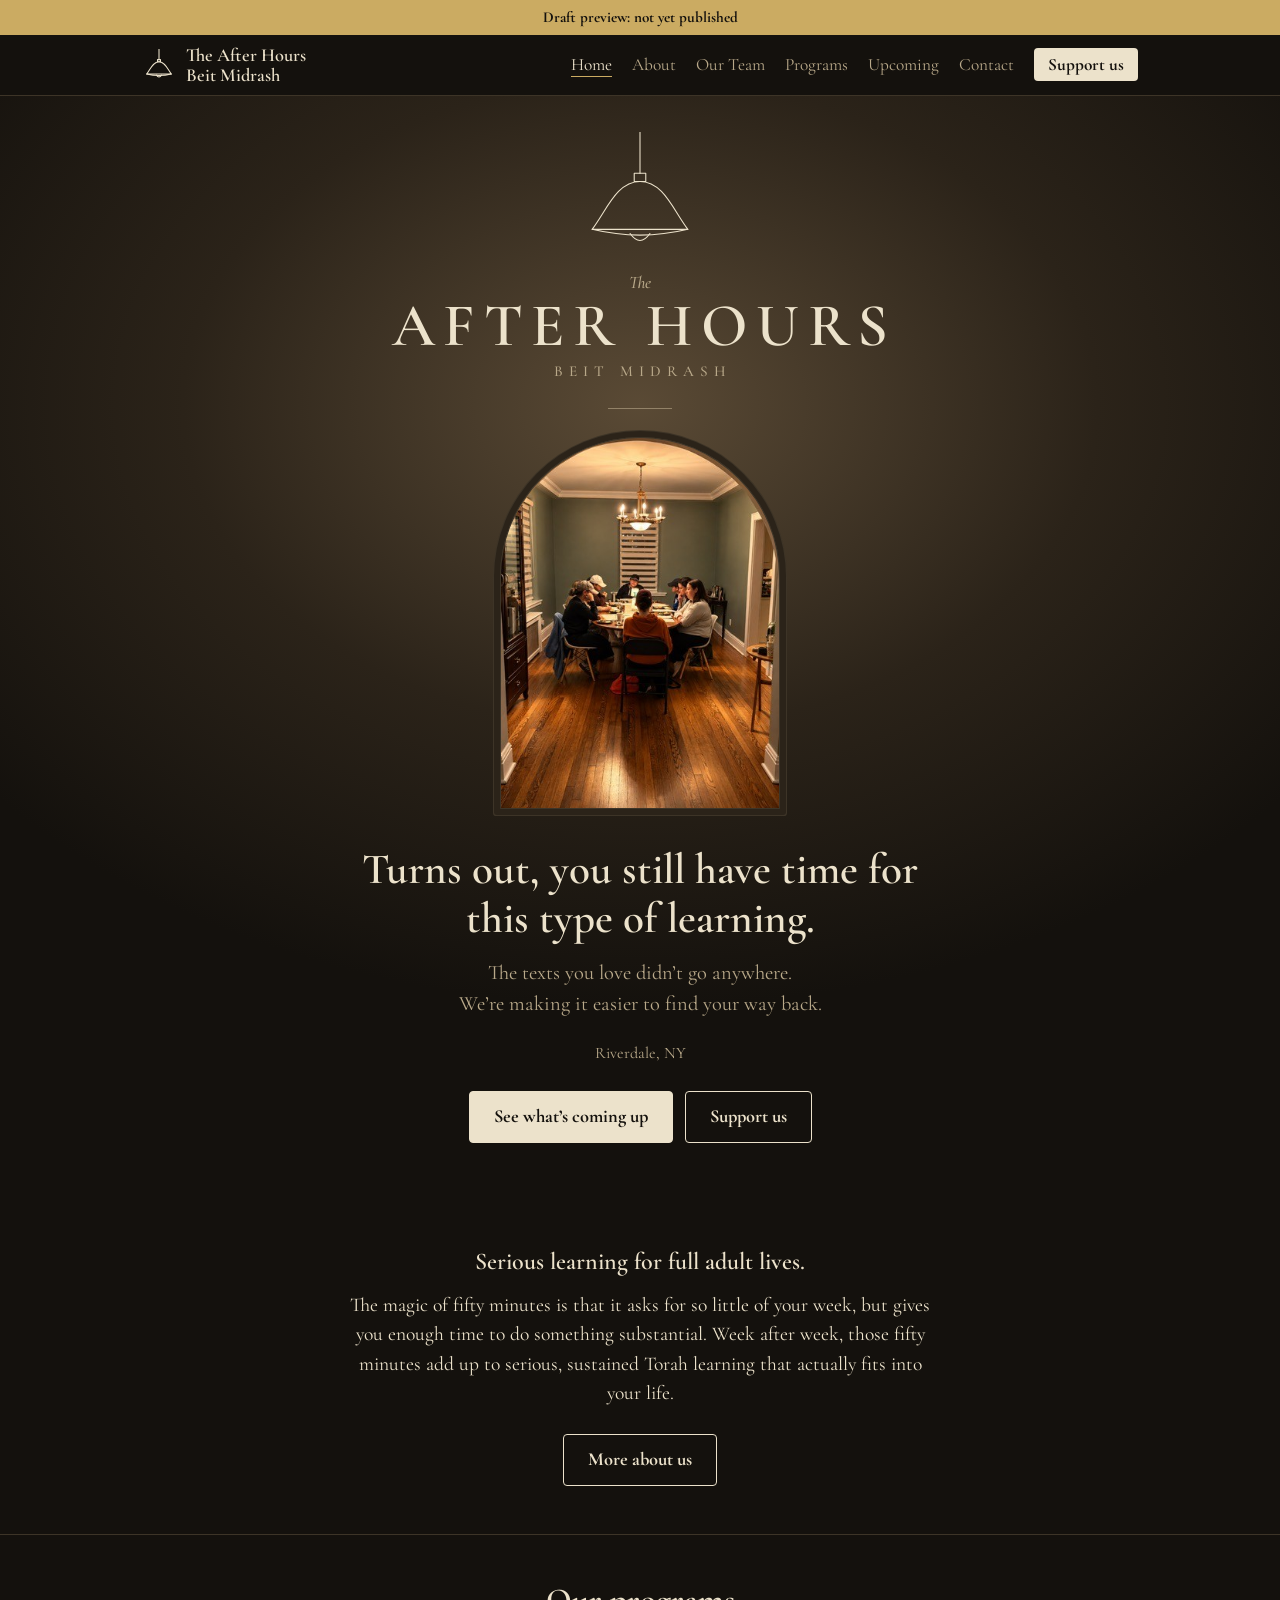
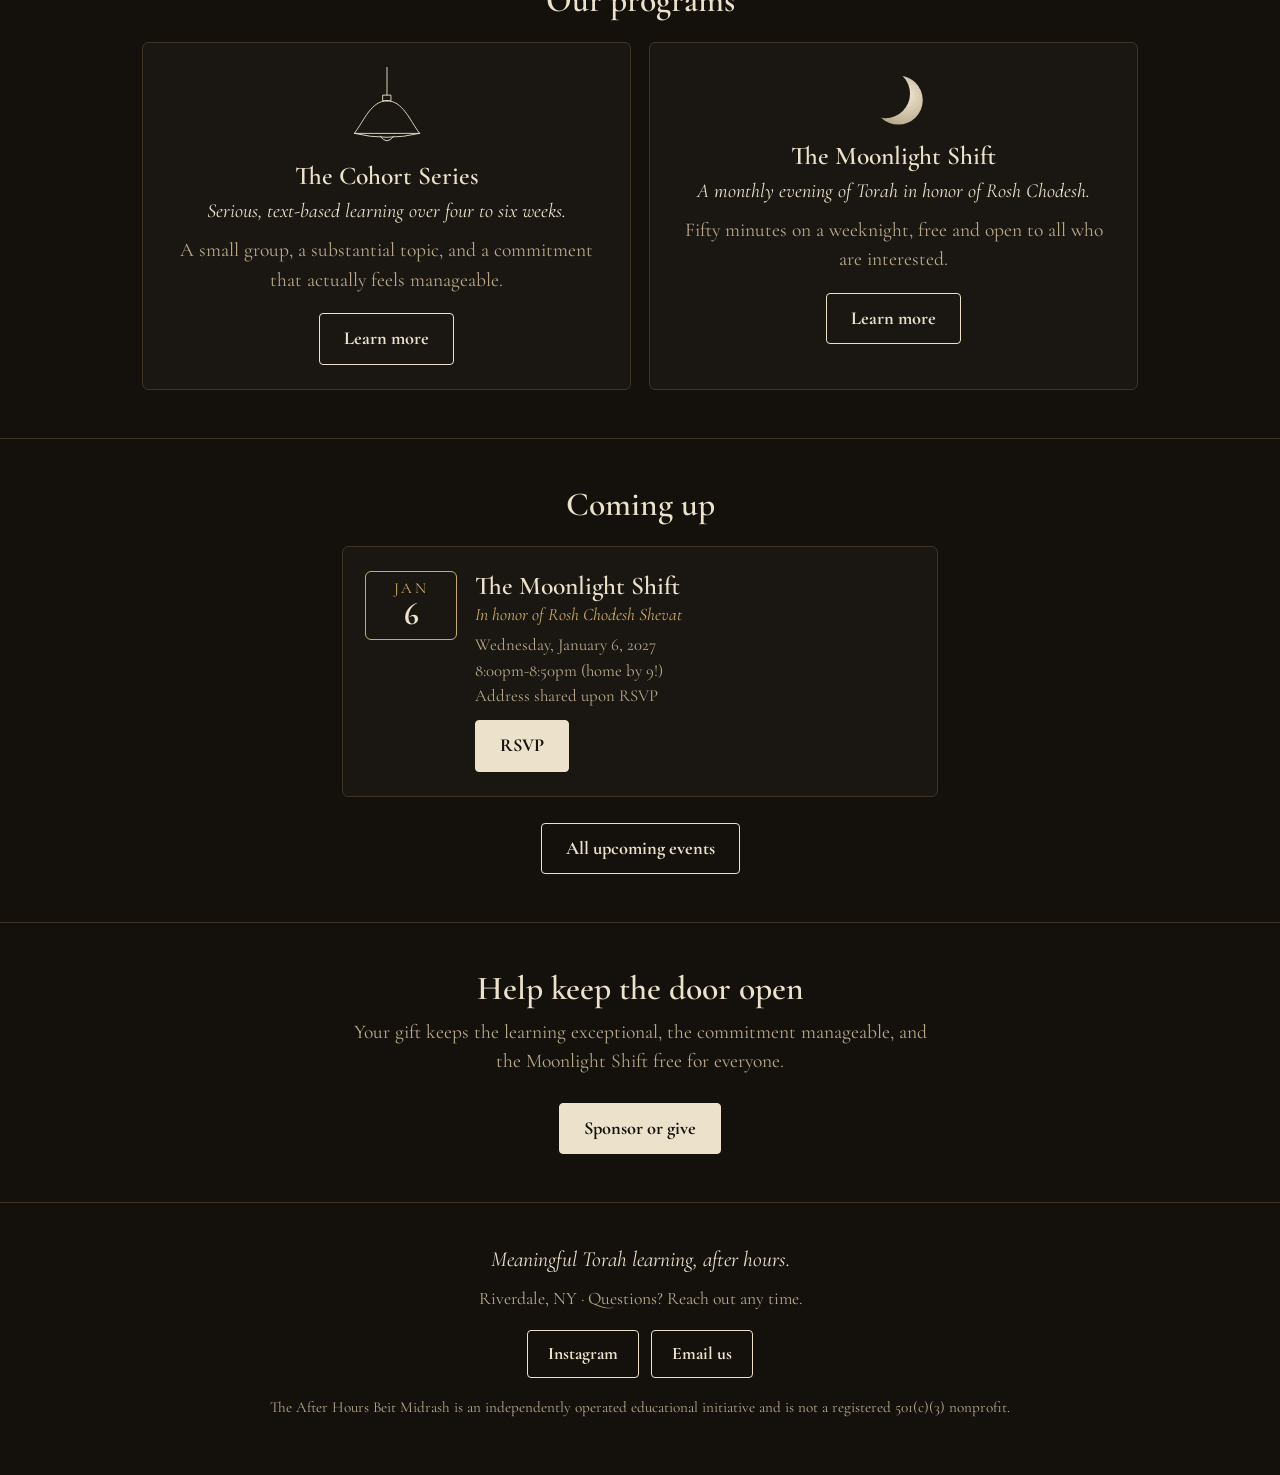
==== commit 064c02d8: "Remove the caption under the home page photo Co-Authored-By: Claude Opus 5.5 <noreply@anthropic.com>" ====
--- a/index.html
+++ b/index.html
@@ -55,7 +55,6 @@
     <hr class="rule">
     <figure class="arch-photo">
       <img src="assets/img/around-the-table.jpg" width="360" height="480" alt="Women learning together around a dining room table under a chandelier, seen through an arched doorway.">
-      <figcaption>Around the table in Riverdale</figcaption>
     </figure>
     <h1>Turns out, you still have time for this type of learning.</h1>
     <p class="lede">The texts you love didn’t go anywhere.<br>We’re making it easier to find your way back.</p>
--- a/assets/site.css
+++ b/assets/site.css
@@ -151,10 +151,27 @@
 button.btn { cursor: pointer; }
 .event .honor { font-style: italic; color: var(--brass); font-size: 1.1rem; margin-top: 2px; }
 .card.person { align-self: start; }
-.story-photo { margin: 8px auto 32px; max-width: 520px; }
+/* Floats beside the paragraph after the dining-room line, small enough that the sheet reads as texture */
+.story-photo { float: right; width: 220px; max-width: 46%; margin: 6px 0 12px 28px; }
+.story .pull, .story .signoff { clear: both; }
+@media (max-width: 520px) { .story-photo { width: 150px; margin-left: 18px; } }
 .story-photo img { width: 100%; height: auto; border-radius: 6px; border: 1px solid var(--line); }
 
 /* Home: arched photo in the opening section */
 .arch-photo { margin: 0 auto 36px; max-width: 280px; text-align: center; }
 .arch-photo img { width: 100%; height: auto; border-radius: 999px 999px 6px 6px; border: 1px solid var(--line); box-shadow: 0 0 0 6px var(--glow-mid), 0 0 0 7px var(--line); }
 .arch-photo figcaption { margin-top: 16px; font-style: italic; color: var(--sand); font-size: 1.05rem; }
+.story-photo.left { float: left; margin: 6px 28px 12px 0; }
+@media (max-width: 520px) { .story-photo.left { margin-right: 18px; margin-left: 0; } }
+
+/* About: table photo behind the title, fading into the page */
+.photo-hero {
+  min-height: 580px; display: flex; align-items: flex-end; justify-content: center; padding-block: 140px 44px;
+  background:
+    linear-gradient(to bottom, rgba(20, 17, 13, 0.30) 0%, rgba(20, 17, 13, 0.45) 40%, rgba(20, 17, 13, 0.82) 75%, var(--bg) 100%),
+    url("img/our-story-table.jpg") center 46% / cover no-repeat;
+}
+.photo-hero .eyebrow, .photo-hero h1 { text-shadow: 0 2px 18px rgba(0, 0, 0, 0.65); }
+.photo-hero .eyebrow { color: var(--cream); }
+.photo-hero h1 { font-size: clamp(2.6rem, 10vw, 3.6rem); }
+@media (max-width: 600px) { .photo-hero { min-height: 380px; padding-block: 90px 36px; background-position: center, center 50%; } }
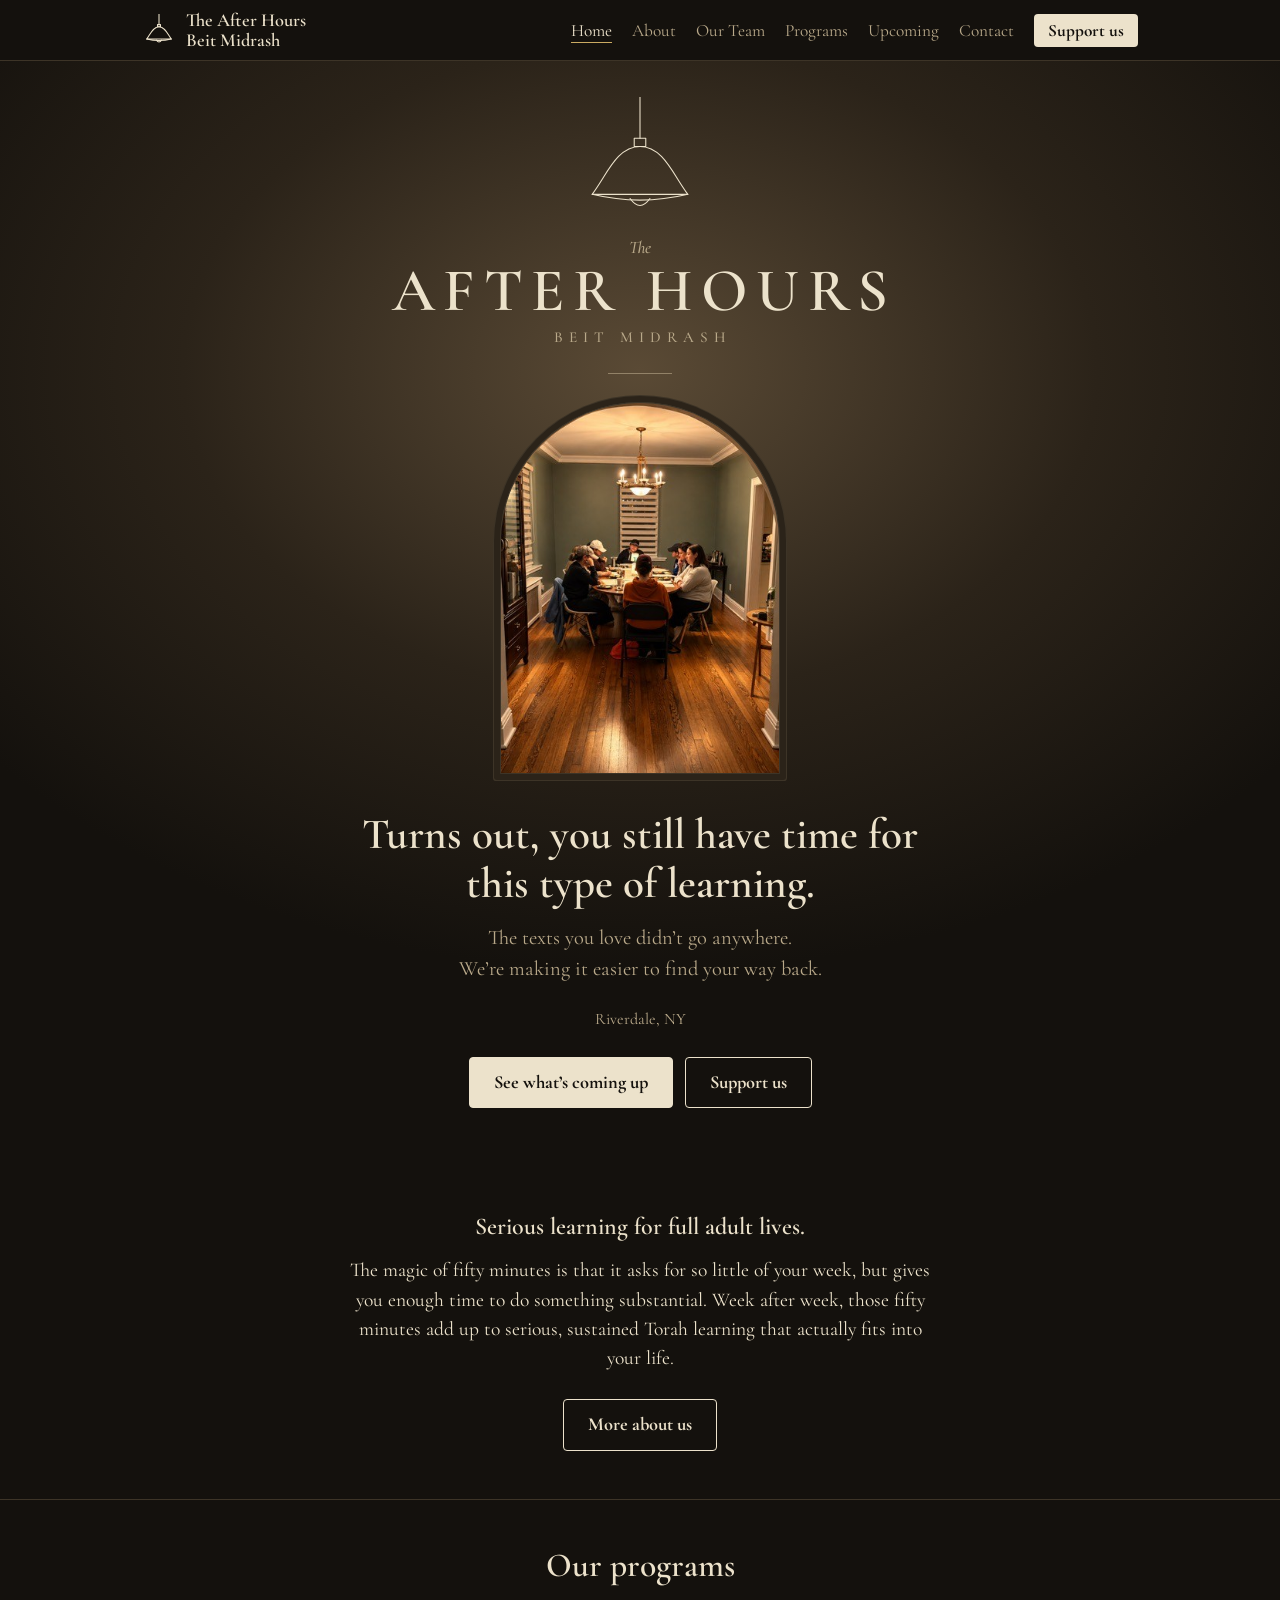
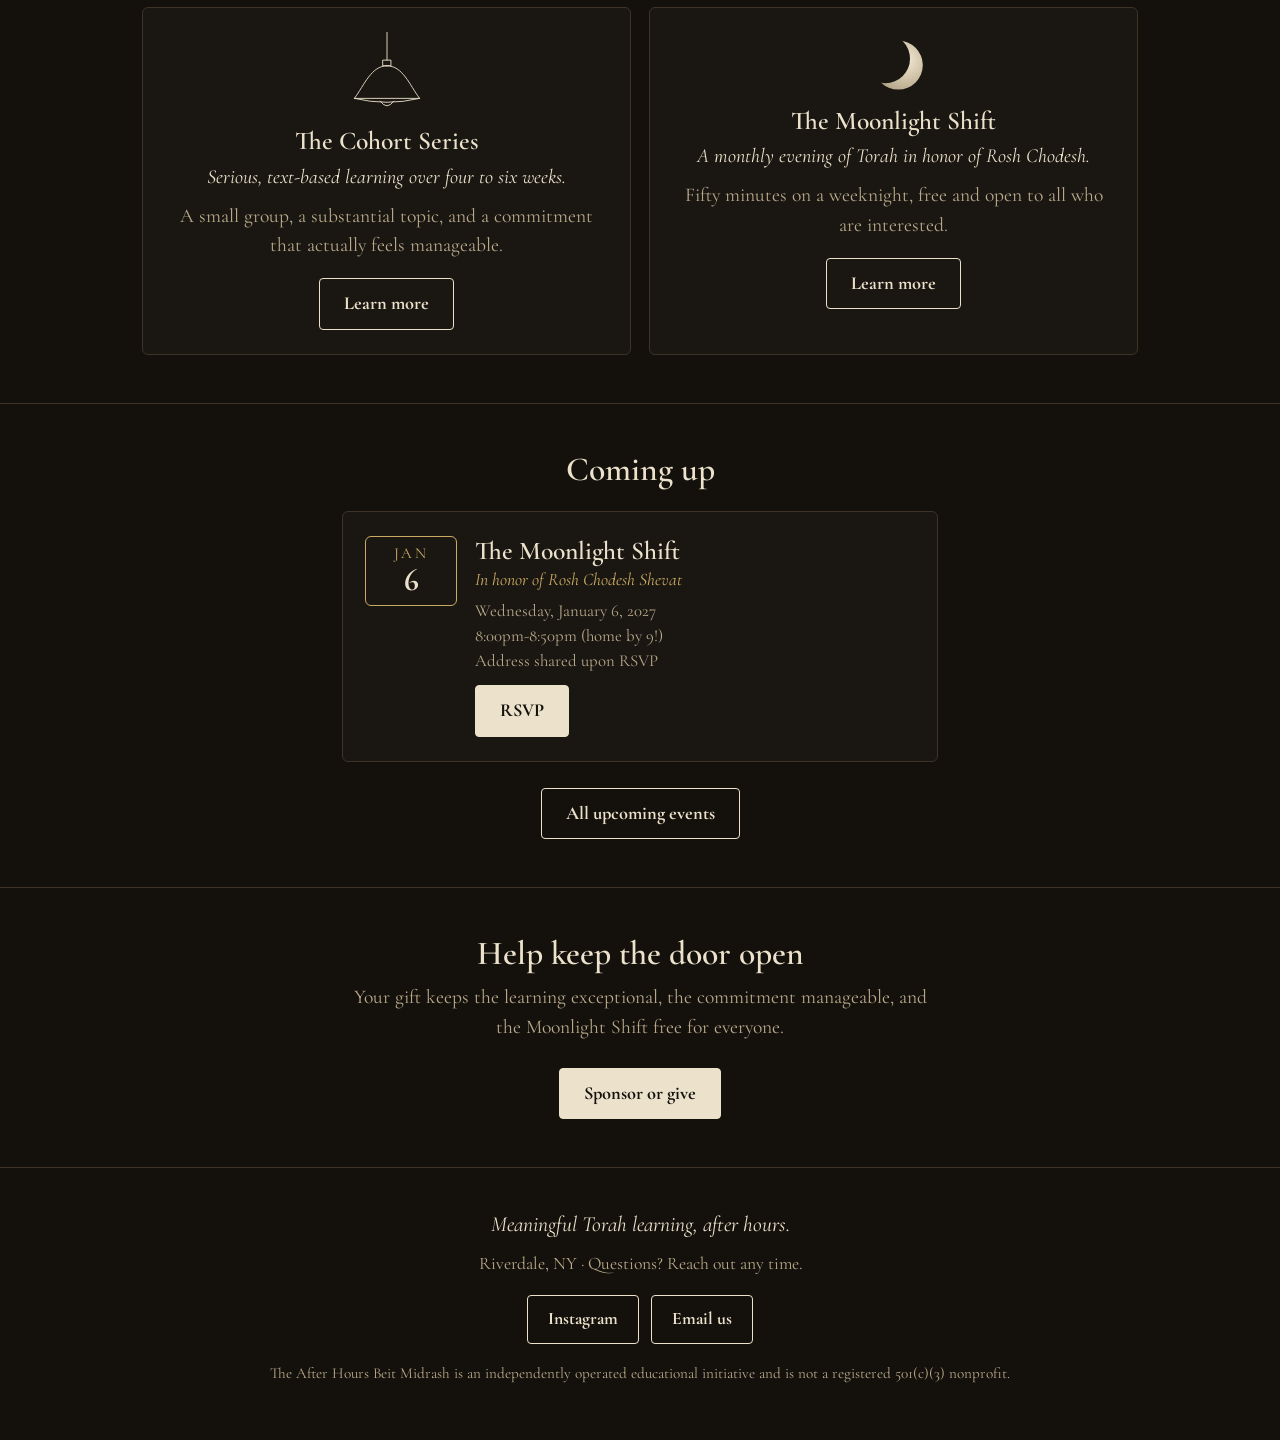
==== commit 3a84cf0d: "Launch the full Beit Midrash site Remove the draft banner and update the README.  Co-Authored-By: Cl" ====
--- a/index.html
+++ b/index.html
@@ -10,9 +10,20 @@
 <link rel="preconnect" href="https://fonts.gstatic.com" crossorigin>
 <link href="https://fonts.googleapis.com/css2?family=Cormorant+Garamond:ital,wght@0,500;0,600;0,700;1,500&display=swap" rel="stylesheet">
 <link rel="stylesheet" href="assets/site.css">
+<link rel="icon" href="assets/favicon.svg" type="image/svg+xml">
+<link rel="apple-touch-icon" href="assets/apple-touch-icon.png">
+<link rel="stylesheet" href="assets/chrome.css">
+<meta property="og:type" content="website">
+<meta property="og:site_name" content="The After Hours Beit Midrash">
+<meta property="og:title" content="The After Hours Beit Midrash">
+<meta property="og:description" content="Serious Torah learning for women in Riverdale, NY: the Cohort Series and the Moonlight Shift.">
+<meta property="og:url" content="https://www.theafterhoursbeitmidrash.com/">
+<meta property="og:image" content="https://www.theafterhoursbeitmidrash.com/assets/img/share.jpg">
+<meta property="og:image:width" content="1200">
+<meta property="og:image:height" content="628">
+<meta name="twitter:card" content="summary_large_image">
 </head>
 <body>
-<div class="draft-banner">Draft preview: not yet published</div>
 <nav class="nav" aria-label="Main">
   <div class="nav-inner">
     <a class="brand" href="index.html">
@@ -138,11 +149,19 @@
 </footer>
 
 <script>
-var nav = document.querySelector(".nav"), btn = document.querySelector(".menu-btn");
-btn.addEventListener("click", function () {
+var nav = document.querySelector(".nav"), menuBtn = document.querySelector(".menu-btn");
+menuBtn.addEventListener("click", function () {
   var open = nav.classList.toggle("open");
-  btn.setAttribute("aria-expanded", open ? "true" : "false");
+  menuBtn.setAttribute("aria-expanded", open ? "true" : "false");
 });
+// Start at the top after following a link (Back still returns to where you were).
+(function () {
+  var navType = performance.getEntriesByType && performance.getEntriesByType("navigation")[0];
+  if (!location.hash && navType && navType.type === "navigate") {
+    window.scrollTo(0, 0);
+    try { document.documentElement.scrollIntoView({ block: "start" }); } catch (e) {}
+  }
+})();
 </script>
 </body>
 </html>
--- a/assets/site.css
+++ b/assets/site.css
@@ -24,27 +24,6 @@
 a:focus-visible, button:focus-visible { outline: 2px solid var(--brass); outline-offset: 3px; }
 img { max-width: 100%; display: block; }
 [hidden] { display: none !important; }
-
-/* ---------- Draft notice (removed at launch) ---------- */
-.draft-banner { background: var(--brass); color: var(--bg); text-align: center; font-size: 0.95rem; font-weight: 700; padding: 6px 16px; }
-
-/* ---------- Top menu ---------- */
-.nav { border-bottom: 1px solid var(--line); background: var(--bg); position: sticky; top: 0; z-index: 10; }
-.nav-inner { max-width: 1040px; margin: 0 auto; padding: 10px 22px; display: flex; align-items: center; justify-content: space-between; gap: 16px; }
-.brand { display: flex; align-items: center; gap: 10px; text-decoration: none; color: var(--cream); font-weight: 600; font-size: 1.15rem; line-height: 1.1; }
-.brand svg { width: 34px; height: auto; color: var(--cream); flex: none; }
-.nav-links { display: flex; align-items: center; gap: 4px 20px; flex-wrap: wrap; list-style: none; margin: 0; padding: 0; }
-.nav-links a { text-decoration: none; color: var(--sand); font-size: 1.08rem; }
-.nav-links a:hover, .nav-links a[aria-current="page"] { color: var(--cream); }
-.nav-links a[aria-current="page"] { text-decoration: underline; text-underline-offset: 6px; text-decoration-color: var(--brass); }
-.nav-links .nav-cta { color: var(--bg); background: var(--cream); border-radius: 4px; padding: 6px 14px; font-weight: 700; }
-.nav-links .nav-cta:hover { color: var(--bg); }
-.menu-btn { display: none; font: inherit; font-weight: 700; color: var(--cream); background: transparent; border: 1px solid var(--line); border-radius: 4px; padding: 6px 14px; cursor: pointer; }
-@media (max-width: 860px) {
-  .menu-btn { display: inline-block; }
-  .nav-links { display: none; position: absolute; left: 0; right: 0; top: 100%; background: var(--bg); border-bottom: 1px solid var(--line); flex-direction: column; align-items: flex-start; padding: 8px 22px 18px; gap: 12px; }
-  .nav.open .nav-links { display: flex; }
-}
 
 /* ---------- Page header ---------- */
 .hero { text-align: center; background: radial-gradient(ellipse 85% 70% at 50% 28%, var(--glow) 0%, var(--glow-mid) 42%, var(--bg) 78%); padding: 36px 22px 56px; }
@@ -109,18 +88,6 @@
 .event .btn { margin-top: 12px; }
 .events-list { display: grid; gap: 18px; margin-top: 22px; }
 
-/* Draft placeholders: anything still waiting for content */
-.todo { border: 1px dashed var(--brass); border-radius: 6px; padding: 12px 14px; color: var(--brass); font-style: italic; font-size: 1.05rem; }
-.todo::before { content: "To fill in: "; font-weight: 700; font-style: normal; }
-p.todo + p, .todo + .todo { margin-top: 10px; }
-
-/* ---------- Footer ---------- */
-footer { border-top: 1px solid var(--line); text-align: center; color: var(--sand); font-size: 1.1rem; padding: 40px 22px 56px; }
-footer .tag { font-style: italic; color: var(--cream); font-size: 1.35rem; margin-bottom: 10px; }
-.reach { display: flex; flex-wrap: wrap; gap: 12px; justify-content: center; margin-top: 18px; }
-.reach a { display: inline-flex; align-items: center; justify-content: center; font-weight: 700; text-decoration: none; border: 1px solid var(--cream); border-radius: 4px; padding: 10px 20px; min-height: 46px; }
-footer .small { font-size: 0.95rem; margin-top: 18px; }
-
 /* Our story */
 .story p { text-wrap: pretty; }
 .story .pull { font-size: 1.5rem; font-style: italic; text-align: center; line-height: 1.3; margin: 30px auto; max-width: 26em; }
--- a/assets/chrome.css
+++ b/assets/chrome.css
@@ -0,0 +1,30 @@
+/* Menu, footer and draft notice, shared by every page (including the sponsorship pages,
+   which keep their own styles otherwise). Uses the same color names as the pages. */
+/* ---------- Draft notice (removed at launch) ---------- */
+.draft-banner { background: var(--brass); color: var(--bg); text-align: center; font-size: 0.95rem; font-weight: 700; padding: 6px 16px; }
+
+/* ---------- Top menu ---------- */
+.nav { border-bottom: 1px solid var(--line); background: var(--bg); position: sticky; top: 0; z-index: 10; }
+.nav-inner { max-width: 1040px; margin: 0 auto; padding: 10px 22px; display: flex; align-items: center; justify-content: space-between; gap: 16px; }
+.brand { display: flex; align-items: center; gap: 10px; text-decoration: none; color: var(--cream); font-weight: 600; font-size: 1.15rem; line-height: 1.1; }
+.brand svg { width: 34px; height: auto; color: var(--cream); flex: none; }
+.nav-links { display: flex; align-items: center; gap: 4px 20px; flex-wrap: wrap; list-style: none; margin: 0; padding: 0; }
+.nav-links a { text-decoration: none; color: var(--sand); font-size: 1.08rem; }
+.nav-links a:hover, .nav-links a[aria-current="page"] { color: var(--cream); }
+.nav-links a[aria-current="page"] { text-decoration: underline; text-underline-offset: 6px; text-decoration-color: var(--brass); }
+.nav-links .nav-cta { color: var(--bg); background: var(--cream); border-radius: 4px; padding: 6px 14px; font-weight: 700; }
+.nav-links .nav-cta:hover { color: var(--bg); }
+.menu-btn { display: none; font: inherit; font-weight: 700; color: var(--cream); background: transparent; border: 1px solid var(--line); border-radius: 4px; padding: 6px 14px; cursor: pointer; }
+@media (max-width: 860px) {
+  .menu-btn { display: inline-block; }
+  .nav-links { display: none; position: absolute; left: 0; right: 0; top: 100%; background: var(--bg); border-bottom: 1px solid var(--line); flex-direction: column; align-items: flex-start; padding: 8px 22px 18px; gap: 12px; }
+  .nav.open .nav-links { display: flex; }
+}
+
+/* ---------- Footer ---------- */
+footer { border-top: 1px solid var(--line); text-align: center; color: var(--sand); font-size: 1.1rem; padding: 40px 22px 56px; }
+footer .tag { font-style: italic; color: var(--cream); font-size: 1.35rem; margin-bottom: 10px; }
+.reach { display: flex; flex-wrap: wrap; gap: 12px; justify-content: center; margin-top: 18px; }
+.reach a { display: inline-flex; align-items: center; justify-content: center; font-weight: 700; text-decoration: none; border: 1px solid var(--cream); border-radius: 4px; padding: 10px 20px; min-height: 46px; }
+footer .small { font-size: 0.95rem; margin-top: 18px; }
+
